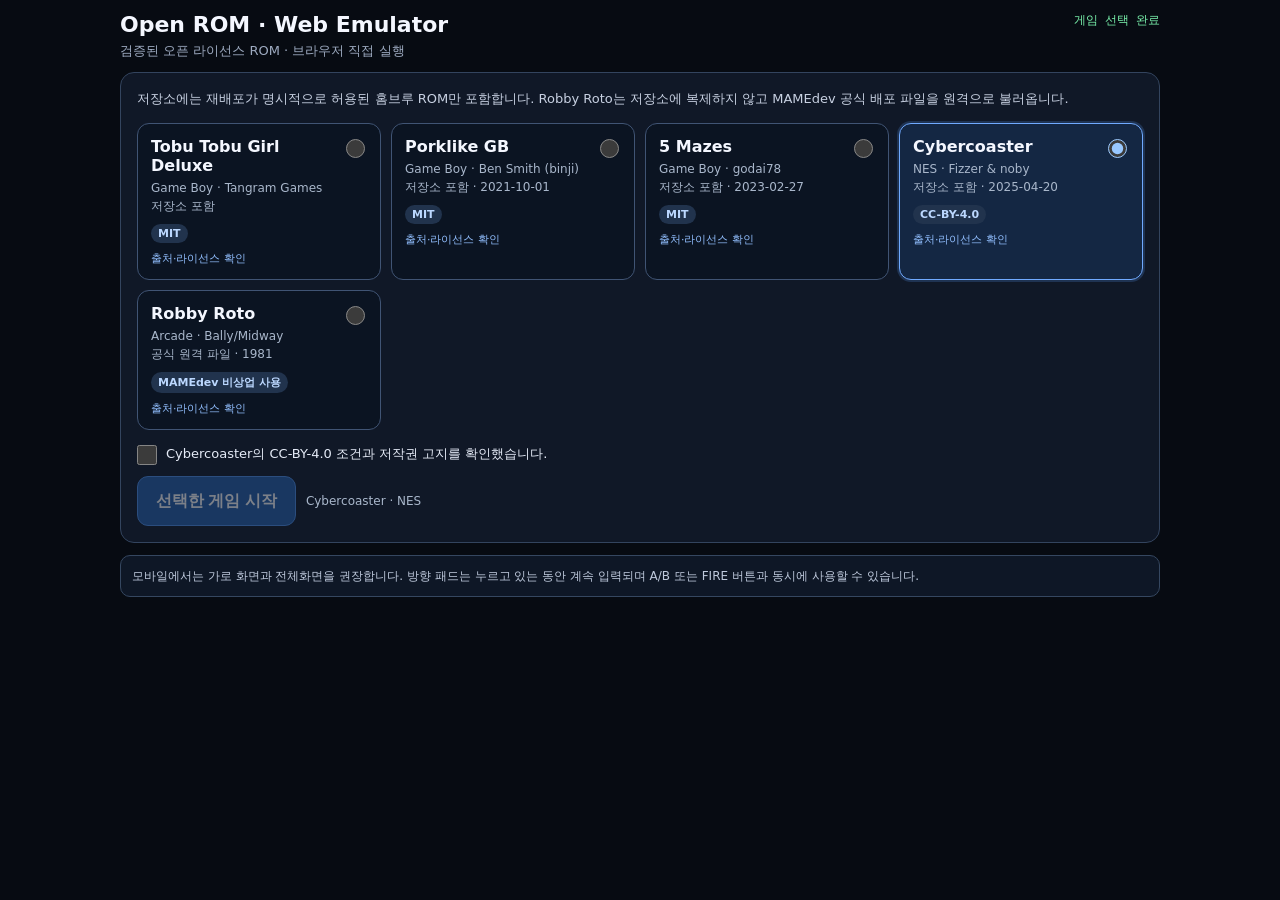
==== site/index.html @ 412b5217 "feat: add selectable verified ROM catalog" ====
<!doctype html>
<html lang="ko">
<head>
<meta charset="utf-8">
<meta name="viewport" content="width=device-width,initial-scale=1,maximum-scale=1,user-scalable=no,viewport-fit=cover">
<meta name="theme-color" content="#070b12">
<title>Open ROM · Web Emulator</title>
<style>
:root{color-scheme:dark;font-family:system-ui,-apple-system,BlinkMacSystemFont,"Segoe UI",sans-serif;background:#070b12;color:#f4f7ff}
*{box-sizing:border-box}
html,body{margin:0;min-height:100%;background:#070b12}
body{padding:max(12px,env(safe-area-inset-top)) max(12px,env(safe-area-inset-right)) max(14px,env(safe-area-inset-bottom)) max(12px,env(safe-area-inset-left));overscroll-behavior:none}
main{width:min(100%,1040px);margin:auto}
header{display:flex;justify-content:space-between;align-items:flex-start;gap:14px;margin-bottom:12px}
h1{margin:0;font-size:22px;line-height:1.15}header p{margin:5px 0 0;color:#9eabc1;font-size:13px}
#status{max-width:42%;font:12px/1.35 ui-monospace,SFMono-Regular,Consolas,monospace;color:#78efaa;text-align:right}
#preflight{padding:16px;border:1px solid #33445e;border-radius:14px;background:#101827}
.intro{margin:0 0 14px;font-size:13px;line-height:1.55;color:#c8d1e2}
#catalog{display:grid;grid-template-columns:repeat(auto-fit,minmax(210px,1fr));gap:10px}
.game-card{display:block;position:relative;padding:13px;border:1px solid #405474;border-radius:12px;background:#0b1422;cursor:pointer;min-height:132px}
.game-card:has(input:checked){border-color:#70aaff;background:#142743;box-shadow:0 0 0 2px rgba(84,145,235,.22)}
.game-card input{position:absolute;top:12px;right:12px;width:19px;height:19px}
.game-title{display:block;padding-right:30px;font-size:16px;font-weight:850}
.game-meta{display:block;margin-top:5px;color:#a9b7cb;font-size:12px;line-height:1.45}
.game-license{display:inline-block;margin-top:9px;padding:3px 7px;border-radius:999px;background:#21334d;color:#bcd8ff;font-size:11px;font-weight:750}
.game-source{display:block;margin-top:8px;color:#92bfff;font-size:11px;text-decoration:none;width:max-content;max-width:100%}
.game-source:hover{text-decoration:underline}
.agree{display:flex;align-items:flex-start;gap:9px;margin:15px 0 11px;font-size:13px;line-height:1.45;color:#e5ebf7}.agree input{width:20px;height:20px;margin:0;flex:none}
.actions{display:flex;flex-wrap:wrap;align-items:center;gap:10px}
button{min-height:50px;padding:11px 18px;border:1px solid #4c8ee8;border-radius:11px;background:#245da8;color:#fff;font-size:16px;font-weight:800;touch-action:manipulation;-webkit-tap-highlight-color:transparent}
button:disabled{opacity:.45}
#selection{color:#a9b7cb;font-size:12px}
#game-shell{margin-top:12px;padding:7px;border:1px solid #34445e;border-radius:14px;background:#000;overflow:hidden}
#game{width:100%;height:min(82dvh,800px);min-height:520px;background:#000;overflow:hidden;touch-action:none}
#game canvas{image-rendering:pixelated}
.notice{margin-top:12px;padding:11px;border:1px solid #354760;border-radius:10px;background:#0e1726;font-size:12px;line-height:1.5;color:#bec9dc}
#error{white-space:pre-wrap;color:#ff9b9b;font:12px/1.45 ui-monospace,SFMono-Regular,Consolas,monospace}
body.running #preflight{display:none}
@media(max-width:600px) and (orientation:portrait){#game{height:78dvh;min-height:560px}.notice{font-size:11px}#catalog{grid-template-columns:1fr 1fr}.game-card{min-height:145px;padding:11px}.game-title{font-size:14px}}
@media(max-width:420px){#catalog{grid-template-columns:1fr}}
@media(orientation:landscape) and (max-height:700px){body{padding:4px}main{width:100%}header{position:absolute;z-index:3;left:12px;right:12px;pointer-events:none;text-shadow:0 1px 3px #000}header p{display:none}h1{font-size:15px}#status{font-size:10px}#game-shell{margin:0;padding:0;border:0;border-radius:0}#game{height:calc(100dvh - 8px);min-height:0}.notice{display:none}}
</style>
</head>
<body>
<main>
  <header>
    <div>
      <h1>Open ROM · Web Emulator</h1>
      <p>검증된 오픈 라이선스 ROM · 브라우저 직접 실행</p>
    </div>
    <div id="status" role="status">카탈로그 불러오는 중…</div>
  </header>

  <section id="preflight">
    <p class="intro">
      저장소에는 재배포가 명시적으로 허용된 홈브루 ROM만 포함합니다.
      Robby Roto는 저장소에 복제하지 않고 MAMEdev 공식 배포 파일을 원격으로 불러옵니다.
    </p>
    <div id="catalog" role="radiogroup" aria-label="실행할 게임 선택"></div>
    <label class="agree">
      <input id="agree" type="checkbox">
      <span id="agree-text">선택한 게임의 라이선스와 저작권 고지를 확인했습니다.</span>
    </label>
    <div class="actions">
      <button id="launch" type="button" disabled>선택한 게임 시작</button>
      <span id="selection"></span>
    </div>
  </section>

  <section id="game-shell" hidden aria-label="게임 에뮬레이터">
    <div id="game"></div>
  </section>

  <aside class="notice">
    모바일에서는 가로 화면과 전체화면을 권장합니다. 방향 패드는 누르고 있는 동안 계속 입력되며 A/B 또는 FIRE 버튼과 동시에 사용할 수 있습니다.
  </aside>
  <pre id="error" aria-live="polite"></pre>
</main>

<script>
"use strict";
(() => {
  const ROBBY = {
    id: "robby",
    title: "Robby Roto",
    platform: "Arcade",
    core: "mame2003_plus",
    url: "https://raw.githubusercontent.com/mamedev/www.mamedev.org/e27034c7eb14717f287a789ffde35593a4c162f6/roms/robby/robby.zip",
    license: "MAMEdev 비상업 사용",
    developer: "Bally/Midway",
    release_date: "1981",
    source_page: "https://www.mamedev.org/roms/robby/",
    hosted: false,
    control_profile: "arcade"
  };

  const catalogNode = document.querySelector("#catalog");
  const agree = document.querySelector("#agree");
  const agreeText = document.querySelector("#agree-text");
  const launch = document.querySelector("#launch");
  const shell = document.querySelector("#game-shell");
  const status = document.querySelector("#status");
  const selection = document.querySelector("#selection");
  const error = document.querySelector("#error");

  let games = [ROBBY];
  let selected = null;
  let loading = false;

  function fail(reason) {
    console.error(reason);
    status.textContent = "실행 실패";
    error.textContent = reason?.stack || String(reason);
    launch.disabled = !agree.checked || !selected;
    loading = false;
  }

  function escapeText(value) {
    return String(value ?? "").replace(/[&<>\"']/g, character => ({
      "&": "&amp;", "<": "&lt;", ">": "&gt;", "\"": "&quot;", "'": "&#39;"
    })[character]);
  }

  function renderCatalog() {
    catalogNode.innerHTML = games.map(game => {
      const source = game.source_page
        ? `<a class="game-source" href="${escapeText(game.source_page)}" target="_blank" rel="noopener">출처·라이선스 확인</a>`
        : "";
      const hosted = game.hosted === false ? "공식 원격 파일" : "저장소 포함";
      return `<label class="game-card">
        <input type="radio" name="game" value="${escapeText(game.id)}">
        <span class="game-title">${escapeText(game.title)}</span>
        <span class="game-meta">${escapeText(game.platform)} · ${escapeText(game.developer)}<br>${hosted}${game.release_date ? ` · ${escapeText(game.release_date)}` : ""}</span>
        <span class="game-license">${escapeText(game.license)}</span>
        ${source}
      </label>`;
    }).join("");

    catalogNode.querySelectorAll('input[name="game"]').forEach(input => {
      input.addEventListener("change", () => selectGame(input.value));
    });

    const requested = new URLSearchParams(location.search).get("game");
    const preferred = games.find(game => game.id === requested)
      || games.find(game => game.id === "cybercoaster")
      || games[0];
    const input = catalogNode.querySelector(`input[value="${CSS.escape(preferred.id)}"]`);
    if (input) {
      input.checked = true;
      selectGame(preferred.id);
    }
  }

  function selectGame(id) {
    selected = games.find(game => game.id === id) || null;
    agree.checked = false;
    launch.disabled = true;
    error.textContent = "";
    if (!selected) return;
    agreeText.textContent = `${selected.title}의 ${selected.license} 조건과 저작권 고지를 확인했습니다.`;
    selection.textContent = `${selected.title} · ${selected.platform}`;
    status.textContent = "게임 선택 완료";
  }

  agree.addEventListener("change", () => {
    launch.disabled = !agree.checked || loading || !selected;
  });

  function forceVirtualGamepad() {
    const emulator = window.EJS_emulator;
    if (!emulator || !matchMedia("(pointer: coarse)").matches) return false;
    emulator.touch = true;
    try { emulator.changeSettingOption?.("virtual-gamepad", "enabled", true); }
    catch (reason) { console.warn("virtual-gamepad setting", reason); }
    try { emulator.toggleVirtualGamepad?.(true); }
    catch (reason) { console.warn("virtual-gamepad toggle", reason); }
    return true;
  }

  function gamepadSettings(game) {
    const commonDpad = { type: "dpad", location: "left", left: "50%", right: "50%", joystickInput: false, inputValues: [4, 5, 6, 7] };
    if (game.control_profile === "arcade") {
      return [
        commonDpad,
        { type: "button", text: "FIRE", id: "fire-b", location: "right", left: 24, top: 26, bold: true, fontSize: 18, input_value: 0 },
        { type: "button", text: "FIRE 2", id: "fire-a", location: "right", left: 102, top: 84, bold: true, fontSize: 15, input_value: 8 },
        { type: "button", text: "COIN", id: "coin", location: "center", left: -92, fontSize: 14, block: true, input_value: 2 },
        { type: "button", text: "START", id: "start-game", location: "center", left: 5, fontSize: 14, block: true, input_value: 3 }
      ];
    }
    return [
      commonDpad,
      { type: "button", text: "B", id: "button-b", location: "right", left: 24, top: 40, bold: true, fontSize: 20, input_value: 0 },
      { type: "button", text: "A", id: "button-a", location: "right", left: 105, top: 92, bold: true, fontSize: 20, input_value: 8 },
      { type: "button", text: "SELECT", id: "select-game", location: "center", left: -98, fontSize: 12, block: true, input_value: 2 },
      { type: "button", text: "START", id: "start-game", location: "center", left: 8, fontSize: 13, block: true, input_value: 3 }
    ];
  }

  function startSelectedGame() {
    if (loading || !agree.checked || !selected) return;
    loading = true;
    launch.disabled = true;
    status.textContent = `${selected.title} 코어 로딩 중…`;
    error.textContent = "";
    shell.hidden = false;
    document.body.classList.add("running");

    window.EJS_player = "#game";
    window.EJS_core = selected.core;
    window.EJS_gameName = selected.id === "robby" ? "robby" : selected.title;
    window.EJS_gameUrl = selected.url;
    window.EJS_pathtodata = "https://cdn.emulatorjs.org/4.2.3/data/";
    window.EJS_startOnLoaded = true;
    window.EJS_fullscreenOnLoaded = false;
    window.EJS_controlScheme = selected.control_profile === "arcade" ? "mame" : undefined;
    window.EJS_gameID = selected.id;
    window.EJS_backgroundColor = "#000";
    window.EJS_disableAutoLang = true;
    window.EJS_language = "en-US";
    window.EJS_askBeforeExit = false;
    window.EJS_noAutoFocus = false;
    window.EJS_AdUrl = "";
    if (matchMedia("(pointer: coarse)").matches) window.EJS_browserMode = "mobile";
    window.EJS_VirtualGamepadSettings = gamepadSettings(selected);

    window.EJS_Buttons = {
      playPause: true, restart: true, mute: true, settings: true, fullscreen: true,
      saveState: false, loadState: false, screenRecord: false, gamepad: true,
      cheat: false, volume: true, saveSavFiles: false, loadSavFiles: false,
      quickSave: false, quickLoad: false, screenshot: true, cacheManager: false,
      exitEmulation: false
    };

    window.EJS_ready = () => {
      forceVirtualGamepad();
      status.textContent = "코어 준비 완료";
    };
    window.EJS_onGameStart = () => {
      loading = false;
      forceVirtualGamepad();
      setTimeout(forceVirtualGamepad, 250);
      setTimeout(forceVirtualGamepad, 1000);
      status.textContent = `${selected.title} 실행 중`;
      window.webEmulatorDiagnostics = {
        ready: true,
        id: selected.id,
        core: selected.core,
        hosted: selected.hosted !== false,
        hasEmulator: Boolean(window.EJS_emulator)
      };
    };

    const loader = document.createElement("script");
    loader.src = "https://cdn.emulatorjs.org/4.2.3/data/loader.js";
    loader.async = true;
    loader.onerror = () => fail(new Error("EmulatorJS 로더를 가져오지 못했습니다."));
    document.body.appendChild(loader);
  }

  window.addEventListener("error", event => {
    const message = String(event.error?.message || event.message || "");
    if (/Wake Lock permission request denied/i.test(message)) return;
    if (loading) fail(event.error || event.message);
  });

  launch.addEventListener("click", startSelectedGame);

  (async () => {
    try {
      const response = await fetch("./roms/manifest.json", { cache: "no-store" });
      if (!response.ok) throw new Error(`ROM 카탈로그 HTTP ${response.status}`);
      const manifest = await response.json();
      const hostedGames = manifest.games.map(game => ({ ...game, hosted: true, control_profile: "console" }));
      games = [...hostedGames, ROBBY];
      status.textContent = `${hostedGames.length}개 오픈 ROM 준비 완료`;
    } catch (reason) {
      console.warn(reason);
      status.textContent = "오픈 ROM 목록 실패 · Robby Roto만 사용 가능";
      games = [ROBBY];
    }
    renderCatalog();
  })();
})();
</script>
</body>
</html>
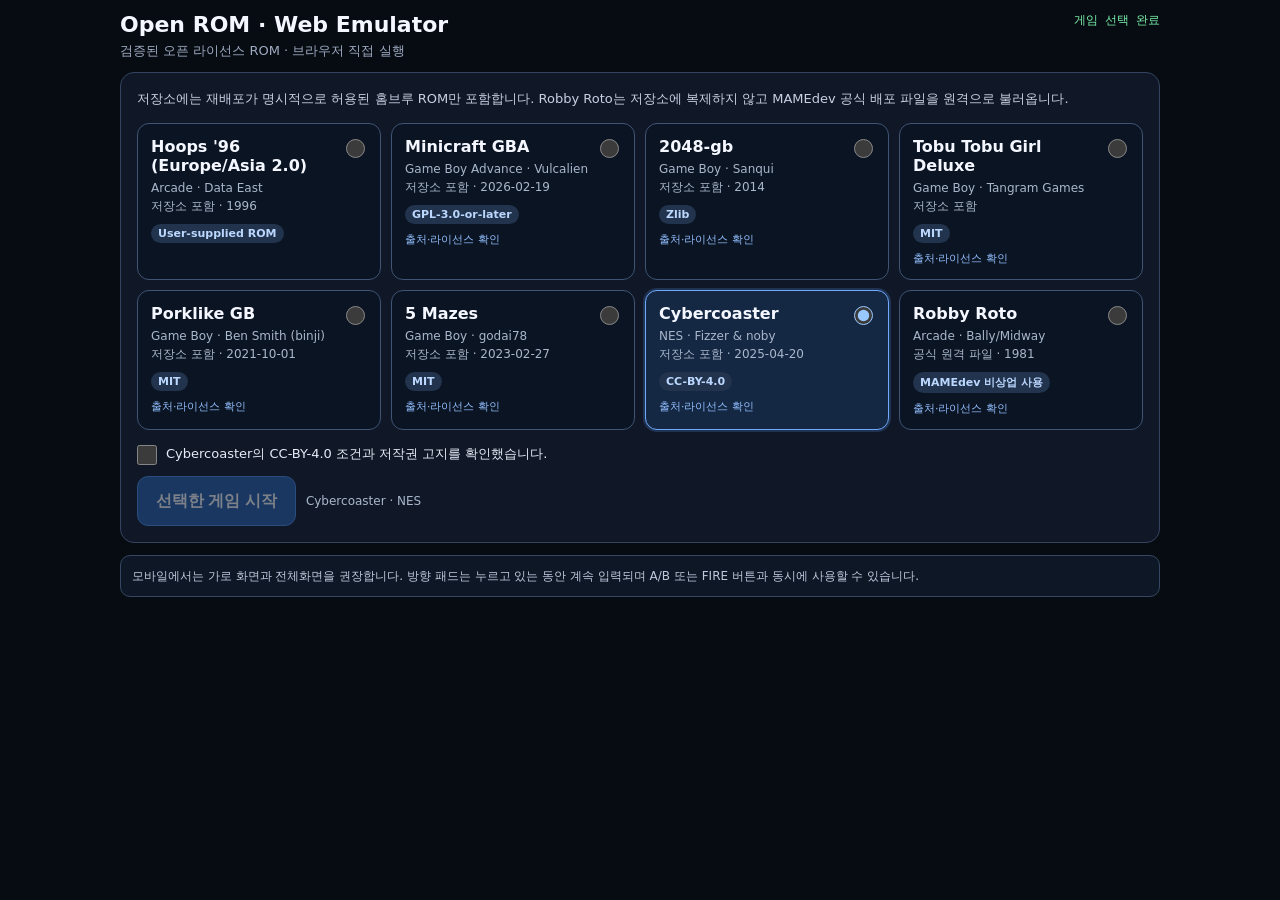
==== commit 26a5c799: "fix: use catalog ROM shortname and control profile" ====
--- a/site/index.html
+++ b/site/index.html
@@ -208,7 +208,7 @@
 
     window.EJS_player = "#game";
     window.EJS_core = selected.core;
-    window.EJS_gameName = selected.id === "robby" ? "robby" : selected.title;
+    window.EJS_gameName = selected.rom_name || (selected.id === "robby" ? "robby" : selected.title);
     window.EJS_gameUrl = selected.url;
     window.EJS_pathtodata = "https://cdn.emulatorjs.org/4.2.3/data/";
     window.EJS_startOnLoaded = true;
@@ -271,7 +271,11 @@
       const response = await fetch("./roms/manifest.json", { cache: "no-store" });
       if (!response.ok) throw new Error(`ROM 카탈로그 HTTP ${response.status}`);
       const manifest = await response.json();
-      const hostedGames = manifest.games.map(game => ({ ...game, hosted: true, control_profile: "console" }));
+      const hostedGames = manifest.games.map(game => ({
+  ...game,
+  hosted: true,
+  control_profile: game.control_profile || (game.core === "mame2003_plus" ? "arcade" : "console")
+}));
       games = [...hostedGames, ROBBY];
       status.textContent = `${hostedGames.length}개 오픈 ROM 준비 완료`;
     } catch (reason) {
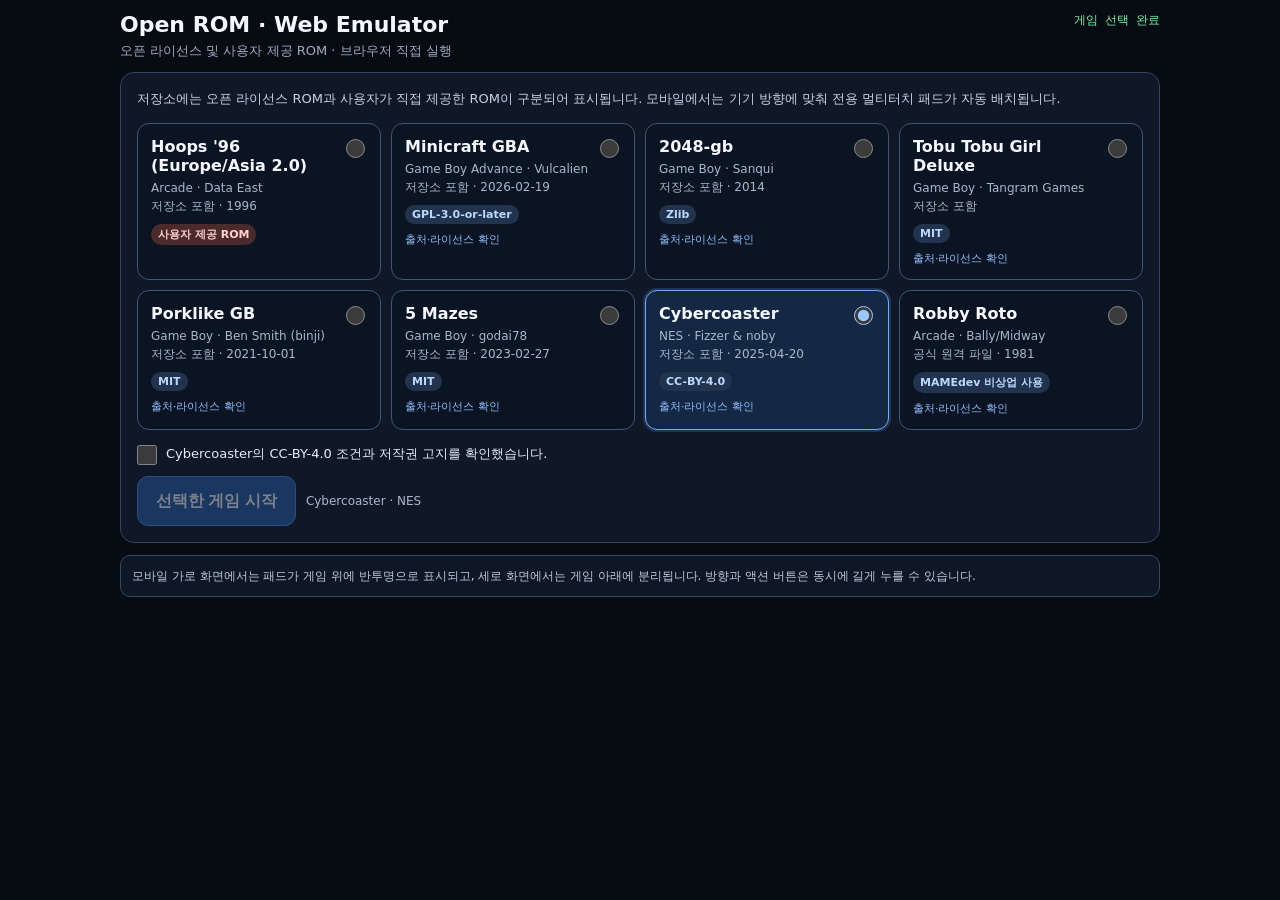
==== commit 61c7e6ba: "feat: add adaptive mobile arcade controls and test switch" ====
--- a/site/index.html
+++ b/site/index.html
@@ -13,7 +13,7 @@
 main{width:min(100%,1040px);margin:auto}
 header{display:flex;justify-content:space-between;align-items:flex-start;gap:14px;margin-bottom:12px}
 h1{margin:0;font-size:22px;line-height:1.15}header p{margin:5px 0 0;color:#9eabc1;font-size:13px}
-#status{max-width:42%;font:12px/1.35 ui-monospace,SFMono-Regular,Consolas,monospace;color:#78efaa;text-align:right}
+#status{max-width:45%;font:12px/1.35 ui-monospace,SFMono-Regular,Consolas,monospace;color:#78efaa;text-align:right}
 #preflight{padding:16px;border:1px solid #33445e;border-radius:14px;background:#101827}
 .intro{margin:0 0 14px;font-size:13px;line-height:1.55;color:#c8d1e2}
 #catalog{display:grid;grid-template-columns:repeat(auto-fit,minmax(210px,1fr));gap:10px}
@@ -23,6 +23,7 @@
 .game-title{display:block;padding-right:30px;font-size:16px;font-weight:850}
 .game-meta{display:block;margin-top:5px;color:#a9b7cb;font-size:12px;line-height:1.45}
 .game-license{display:inline-block;margin-top:9px;padding:3px 7px;border-radius:999px;background:#21334d;color:#bcd8ff;font-size:11px;font-weight:750}
+.game-license.user{background:#4a2a2a;color:#ffd1d1}
 .game-source{display:block;margin-top:8px;color:#92bfff;font-size:11px;text-decoration:none;width:max-content;max-width:100%}
 .game-source:hover{text-decoration:underline}
 .agree{display:flex;align-items:flex-start;gap:9px;margin:15px 0 11px;font-size:13px;line-height:1.45;color:#e5ebf7}.agree input{width:20px;height:20px;margin:0;flex:none}
@@ -30,15 +31,67 @@
 button{min-height:50px;padding:11px 18px;border:1px solid #4c8ee8;border-radius:11px;background:#245da8;color:#fff;font-size:16px;font-weight:800;touch-action:manipulation;-webkit-tap-highlight-color:transparent}
 button:disabled{opacity:.45}
 #selection{color:#a9b7cb;font-size:12px}
-#game-shell{margin-top:12px;padding:7px;border:1px solid #34445e;border-radius:14px;background:#000;overflow:hidden}
+#game-shell{position:relative;margin-top:12px;padding:7px;border:1px solid #34445e;border-radius:14px;background:#000;overflow:hidden}
 #game{width:100%;height:min(82dvh,800px);min-height:520px;background:#000;overflow:hidden;touch-action:none}
 #game canvas{image-rendering:pixelated}
 .notice{margin-top:12px;padding:11px;border:1px solid #354760;border-radius:10px;background:#0e1726;font-size:12px;line-height:1.5;color:#bec9dc}
 #error{white-space:pre-wrap;color:#ff9b9b;font:12px/1.45 ui-monospace,SFMono-Regular,Consolas,monospace}
 body.running #preflight{display:none}
-@media(max-width:600px) and (orientation:portrait){#game{height:78dvh;min-height:560px}.notice{font-size:11px}#catalog{grid-template-columns:1fr 1fr}.game-card{min-height:145px;padding:11px}.game-title{font-size:14px}}
+
+#touch-controls{display:none;touch-action:none;user-select:none;-webkit-user-select:none;-webkit-touch-callout:none}
+body.touch-ui #touch-controls{display:block}
+.touch-layout{display:grid;grid-template-columns:minmax(0,1fr) auto minmax(0,1fr);align-items:end;gap:12px}
+.dpad{display:grid;grid-template-columns:repeat(3,1fr);grid-template-rows:repeat(3,1fr);aspect-ratio:1;width:min(42vw,205px);gap:4px}
+.pad-key{display:flex;align-items:center;justify-content:center;min-width:0;min-height:0;padding:0;border:1px solid rgba(197,216,247,.42);background:rgba(18,31,51,.78);color:#fff;box-shadow:none;touch-action:none}
+.pad-key.is-pressed{background:rgba(73,137,224,.92);transform:scale(.96)}
+.dpad .pad-key{border-radius:14px;font-size:clamp(20px,6vw,31px)}
+.dpad-center{border:0;background:rgba(17,28,45,.45);pointer-events:none}
+.action-pad{display:grid;align-items:center;justify-items:center;gap:8px;width:min(42vw,220px)}
+.action-pad.arcade{grid-template-columns:repeat(2,1fr);grid-template-rows:repeat(2,1fr)}
+.action-pad.console{grid-template-columns:repeat(2,1fr);grid-template-rows:auto auto}
+.action-pad .pad-key{width:clamp(64px,17vw,86px);height:clamp(64px,17vw,86px);border-radius:50%;font-size:18px}
+.action-pad .action-1{grid-column:1;grid-row:2}
+.action-pad .action-2{grid-column:2;grid-row:1}
+.action-pad .action-3{grid-column:2;grid-row:2}
+.action-pad .shoulder{width:100%;height:46px;border-radius:15px;font-size:14px}
+.system-pad{display:flex;flex-direction:column;align-items:center;gap:7px;padding-bottom:3px}
+.system-pad .pad-key{width:76px;height:42px;border-radius:999px;font-size:12px;letter-spacing:.02em}
+.system-pad .test-key{border-color:rgba(255,190,106,.68);background:rgba(99,58,18,.8)}
+.control-hint{display:block;font-size:9px;font-weight:600;opacity:.7}
+
+@media(max-width:600px) and (orientation:portrait){
+  body.running{padding:0}
+  body.running main{width:100%}
+  body.running header{padding:max(8px,env(safe-area-inset-top)) 10px 0;margin:0;position:relative;z-index:3;background:#070b12}
+  body.running header p{display:none}
+  body.running h1{font-size:15px}
+  body.running #status{font-size:10px}
+  #catalog{grid-template-columns:1fr 1fr}.game-card{min-height:145px;padding:11px}.game-title{font-size:14px}
+  body.touch-ui #game-shell{display:grid;grid-template-rows:minmax(300px,56dvh) auto;margin:6px 0 0;padding:0;border:0;border-radius:0;overflow:visible}
+  body.touch-ui #game{height:56dvh;min-height:300px}
+  body.touch-ui #touch-controls{position:relative;padding:12px max(10px,env(safe-area-inset-right)) max(14px,env(safe-area-inset-bottom)) max(10px,env(safe-area-inset-left));background:#0b1320;border-top:1px solid #2f405b}
+  body.touch-ui .touch-layout{min-height:260px}
+  .notice{font-size:11px;margin:0;border-radius:0}
+}
 @media(max-width:420px){#catalog{grid-template-columns:1fr}}
-@media(orientation:landscape) and (max-height:700px){body{padding:4px}main{width:100%}header{position:absolute;z-index:3;left:12px;right:12px;pointer-events:none;text-shadow:0 1px 3px #000}header p{display:none}h1{font-size:15px}#status{font-size:10px}#game-shell{margin:0;padding:0;border:0;border-radius:0}#game{height:calc(100dvh - 8px);min-height:0}.notice{display:none}}
+@media(orientation:landscape) and (max-height:700px){
+  body{padding:4px}
+  main{width:100%}
+  header{position:absolute;z-index:40;left:12px;right:12px;pointer-events:none;text-shadow:0 1px 3px #000}
+  header p{display:none}h1{font-size:15px}#status{font-size:10px}
+  #game-shell{margin:0;padding:0;border:0;border-radius:0;height:calc(100dvh - 8px)}
+  #game{height:100%;min-height:0}
+  .notice{display:none}
+  body.touch-ui #touch-controls{position:absolute;z-index:30;inset:0;pointer-events:none}
+  body.touch-ui .touch-layout{position:absolute;inset:0;grid-template-columns:minmax(155px,29vw) 1fr minmax(175px,31vw);align-items:end;padding:max(50px,env(safe-area-inset-top)) max(12px,env(safe-area-inset-right)) max(9px,env(safe-area-inset-bottom)) max(12px,env(safe-area-inset-left))}
+  body.touch-ui #touch-controls .pad-key{pointer-events:auto}
+  .dpad{width:min(29vw,43vh,190px)}
+  .action-pad{width:min(31vw,46vh,210px);justify-self:end}
+  .action-pad .pad-key{width:clamp(58px,15vh,82px);height:clamp(58px,15vh,82px)}
+  .system-pad{align-self:end;padding-bottom:2px}
+  .system-pad .pad-key{width:70px;height:36px;min-height:36px}
+}
+@media(pointer:fine){#touch-controls{display:none!important}}
 </style>
 </head>
 <body>
@@ -46,20 +99,20 @@
   <header>
     <div>
       <h1>Open ROM · Web Emulator</h1>
-      <p>검증된 오픈 라이선스 ROM · 브라우저 직접 실행</p>
+      <p>오픈 라이선스 및 사용자 제공 ROM · 브라우저 직접 실행</p>
     </div>
     <div id="status" role="status">카탈로그 불러오는 중…</div>
   </header>
 
   <section id="preflight">
     <p class="intro">
-      저장소에는 재배포가 명시적으로 허용된 홈브루 ROM만 포함합니다.
-      Robby Roto는 저장소에 복제하지 않고 MAMEdev 공식 배포 파일을 원격으로 불러옵니다.
+      저장소에는 오픈 라이선스 ROM과 사용자가 직접 제공한 ROM이 구분되어 표시됩니다.
+      모바일에서는 기기 방향에 맞춰 전용 멀티터치 패드가 자동 배치됩니다.
     </p>
     <div id="catalog" role="radiogroup" aria-label="실행할 게임 선택"></div>
     <label class="agree">
       <input id="agree" type="checkbox">
-      <span id="agree-text">선택한 게임의 라이선스와 저작권 고지를 확인했습니다.</span>
+      <span id="agree-text">선택한 게임의 라이선스와 이용 조건을 확인했습니다.</span>
     </label>
     <div class="actions">
       <button id="launch" type="button" disabled>선택한 게임 시작</button>
@@ -69,10 +122,17 @@
 
   <section id="game-shell" hidden aria-label="게임 에뮬레이터">
     <div id="game"></div>
+    <section id="touch-controls" aria-label="모바일 게임 컨트롤러">
+      <div class="touch-layout">
+        <div id="dpad" class="dpad" aria-label="8방향 패드"></div>
+        <div id="system-pad" class="system-pad" aria-label="시스템 버튼"></div>
+        <div id="action-pad" class="action-pad" aria-label="액션 버튼"></div>
+      </div>
+    </section>
   </section>
 
   <aside class="notice">
-    모바일에서는 가로 화면과 전체화면을 권장합니다. 방향 패드는 누르고 있는 동안 계속 입력되며 A/B 또는 FIRE 버튼과 동시에 사용할 수 있습니다.
+    모바일 가로 화면에서는 패드가 게임 위에 반투명으로 표시되고, 세로 화면에서는 게임 아래에 분리됩니다. 방향과 액션 버튼은 동시에 길게 누를 수 있습니다.
   </aside>
   <pre id="error" aria-live="polite"></pre>
 </main>
@@ -102,10 +162,24 @@
   const status = document.querySelector("#status");
   const selection = document.querySelector("#selection");
   const error = document.querySelector("#error");
+  const touchControls = document.querySelector("#touch-controls");
+  const dpad = document.querySelector("#dpad");
+  const systemPad = document.querySelector("#system-pad");
+  const actionPad = document.querySelector("#action-pad");
 
   let games = [ROBBY];
   let selected = null;
   let loading = false;
+  const inputRefs = new Map();
+  const pointerStates = new Map();
+  const inputEvents = [];
+
+  window.touchControlDiagnostics = {
+    visible: false,
+    profile: null,
+    serviceEvents: 0,
+    events: inputEvents
+  };
 
   function fail(reason) {
     console.error(reason);
@@ -127,11 +201,13 @@
         ? `<a class="game-source" href="${escapeText(game.source_page)}" target="_blank" rel="noopener">출처·라이선스 확인</a>`
         : "";
       const hosted = game.hosted === false ? "공식 원격 파일" : "저장소 포함";
+      const licenseClass = game.user_supplied ? "game-license user" : "game-license";
+      const licenseText = game.user_supplied ? "사용자 제공 ROM" : game.license;
       return `<label class="game-card">
         <input type="radio" name="game" value="${escapeText(game.id)}">
         <span class="game-title">${escapeText(game.title)}</span>
         <span class="game-meta">${escapeText(game.platform)} · ${escapeText(game.developer)}<br>${hosted}${game.release_date ? ` · ${escapeText(game.release_date)}` : ""}</span>
-        <span class="game-license">${escapeText(game.license)}</span>
+        <span class="${licenseClass}">${escapeText(licenseText)}</span>
         ${source}
       </label>`;
     }).join("");
@@ -157,7 +233,9 @@
     launch.disabled = true;
     error.textContent = "";
     if (!selected) return;
-    agreeText.textContent = `${selected.title}의 ${selected.license} 조건과 저작권 고지를 확인했습니다.`;
+    agreeText.textContent = selected.user_supplied
+      ? `${selected.title} ROM을 직접 제공했으며 사용할 권한이 있음을 확인합니다.`
+      : `${selected.title}의 ${selected.license} 조건과 저작권 고지를 확인했습니다.`;
     selection.textContent = `${selected.title} · ${selected.platform}`;
     status.textContent = "게임 선택 완료";
   }
@@ -166,35 +244,184 @@
     launch.disabled = !agree.checked || loading || !selected;
   });
 
-  function forceVirtualGamepad() {
+  function isTouchEnvironment() {
+    const params = new URLSearchParams(location.search);
+    return params.get("touch") === "1" || navigator.maxTouchPoints > 0 || matchMedia("(pointer: coarse)").matches;
+  }
+
+  function inputButton({ id, label, hint = "", inputs = [], key = "", className = "" }) {
+    const button = document.createElement("button");
+    button.type = "button";
+    button.id = id;
+    button.className = `pad-key ${className}`.trim();
+    button.dataset.inputs = inputs.join(",");
+    if (key) button.dataset.key = key;
+    button.setAttribute("aria-label", hint ? `${label} ${hint}` : label);
+    button.innerHTML = `<span>${escapeText(label)}${hint ? `<span class="control-hint">${escapeText(hint)}</span>` : ""}</span>`;
+    return button;
+  }
+
+  function buildDpad() {
+    const directions = [
+      ["↖", [4, 6], "왼쪽 위"], ["↑", [4], "위"], ["↗", [4, 7], "오른쪽 위"],
+      ["←", [6], "왼쪽"], ["", [], ""], ["→", [7], "오른쪽"],
+      ["↙", [5, 6], "왼쪽 아래"], ["↓", [5], "아래"], ["↘", [5, 7], "오른쪽 아래"]
+    ];
+    dpad.replaceChildren(...directions.map(([label, inputs, hint], index) => {
+      if (!inputs.length) {
+        const center = document.createElement("span");
+        center.className = "dpad-center";
+        return center;
+      }
+      return inputButton({ id: `touch-dir-${index}`, label, hint, inputs, className: "direction-key" });
+    }));
+  }
+
+  function buildTouchControls(game) {
+    buildDpad();
+    systemPad.replaceChildren();
+    actionPad.replaceChildren();
+    const arcade = game.control_profile === "arcade";
+    actionPad.className = `action-pad ${arcade ? "arcade" : "console"}`;
+
+    if (arcade) {
+      actionPad.append(
+        inputButton({ id: "touch-b1", label: "B1", hint: "버튼 1", inputs: [0], className: "action-1" }),
+        inputButton({ id: "touch-b2", label: "B2", hint: "버튼 2", inputs: [8], className: "action-2" }),
+        inputButton({ id: "touch-b3", label: "B3", hint: "버튼 3", inputs: [1], className: "action-3" })
+      );
+      systemPad.append(
+        inputButton({ id: "touch-test", label: "TEST", hint: "초기 설정", key: "F2", className: "test-key" }),
+        inputButton({ id: "touch-coin", label: "COIN", inputs: [2] }),
+        inputButton({ id: "touch-start", label: "START", inputs: [3] })
+      );
+    } else {
+      if (game.core === "mgba") {
+        actionPad.append(
+          inputButton({ id: "touch-l", label: "L", inputs: [10], className: "shoulder" }),
+          inputButton({ id: "touch-r", label: "R", inputs: [11], className: "shoulder" })
+        );
+      }
+      actionPad.append(
+        inputButton({ id: "touch-b", label: "B", inputs: [0], className: "action-1" }),
+        inputButton({ id: "touch-a", label: "A", inputs: [8], className: "action-2" })
+      );
+      systemPad.append(
+        inputButton({ id: "touch-select", label: "SELECT", inputs: [2] }),
+        inputButton({ id: "touch-start", label: "START", inputs: [3] })
+      );
+    }
+
+    const visible = isTouchEnvironment();
+    document.body.classList.toggle("touch-ui", visible);
+    touchControls.hidden = !visible;
+    window.touchControlDiagnostics.visible = visible;
+    window.touchControlDiagnostics.profile = arcade ? "arcade" : "console";
+  }
+
+  function simulateInput(index, value) {
+    const manager = window.EJS_emulator?.gameManager;
+    if (!manager?.simulateInput) return false;
+    manager.simulateInput(0, index, value);
+    inputEvents.push({ index, value, at: Date.now() });
+    if (inputEvents.length > 80) inputEvents.splice(0, inputEvents.length - 80);
+    return true;
+  }
+
+  function holdInputs(pointerId, button, indexes) {
+    releasePointer(pointerId);
+    for (const index of indexes) {
+      const count = inputRefs.get(index) || 0;
+      inputRefs.set(index, count + 1);
+      if (count === 0) simulateInput(index, 1);
+    }
+    pointerStates.set(pointerId, { button, indexes });
+    button.classList.add("is-pressed");
+  }
+
+  function releasePointer(pointerId) {
+    const state = pointerStates.get(pointerId);
+    if (!state) return;
+    for (const index of state.indexes) {
+      const next = Math.max(0, (inputRefs.get(index) || 1) - 1);
+      if (next === 0) {
+        inputRefs.delete(index);
+        simulateInput(index, 0);
+      } else {
+        inputRefs.set(index, next);
+      }
+    }
+    state.button.classList.remove("is-pressed");
+    pointerStates.delete(pointerId);
+  }
+
+  function releaseAllInputs() {
+    for (const pointerId of [...pointerStates.keys()]) releasePointer(pointerId);
+    for (const index of [...inputRefs.keys()]) simulateInput(index, 0);
+    inputRefs.clear();
+    touchControls.querySelectorAll(".is-pressed").forEach(button => button.classList.remove("is-pressed"));
+  }
+
+  function createKeyboardEvent(type, key, code, keyCode) {
+    const event = new KeyboardEvent(type, { key, code, bubbles: true, cancelable: true });
+    try {
+      Object.defineProperties(event, {
+        keyCode: { get: () => keyCode },
+        which: { get: () => keyCode }
+      });
+    } catch {}
+    return event;
+  }
+
+  function sendServiceSwitch() {
     const emulator = window.EJS_emulator;
-    if (!emulator || !matchMedia("(pointer: coarse)").matches) return false;
-    emulator.touch = true;
-    try { emulator.changeSettingOption?.("virtual-gamepad", "enabled", true); }
-    catch (reason) { console.warn("virtual-gamepad setting", reason); }
-    try { emulator.toggleVirtualGamepad?.(true); }
-    catch (reason) { console.warn("virtual-gamepad toggle", reason); }
-    return true;
-  }
-
-  function gamepadSettings(game) {
-    const commonDpad = { type: "dpad", location: "left", left: "50%", right: "50%", joystickInput: false, inputValues: [4, 5, 6, 7] };
-    if (game.control_profile === "arcade") {
-      return [
-        commonDpad,
-        { type: "button", text: "FIRE", id: "fire-b", location: "right", left: 24, top: 26, bold: true, fontSize: 18, input_value: 0 },
-        { type: "button", text: "FIRE 2", id: "fire-a", location: "right", left: 102, top: 84, bold: true, fontSize: 15, input_value: 8 },
-        { type: "button", text: "COIN", id: "coin", location: "center", left: -92, fontSize: 14, block: true, input_value: 2 },
-        { type: "button", text: "START", id: "start-game", location: "center", left: 5, fontSize: 14, block: true, input_value: 3 }
-      ];
+    const manager = emulator?.gameManager;
+    try { manager?.functions?.setKeyboardEnabled?.(1); } catch {}
+    const target = emulator?.canvas || document.querySelector("#game canvas") || document;
+    try { target.focus?.({ preventScroll: true }); } catch { target.focus?.(); }
+    target.dispatchEvent(createKeyboardEvent("keydown", "F2", "F2", 113));
+    window.touchControlDiagnostics.serviceEvents += 1;
+    setTimeout(() => target.dispatchEvent(createKeyboardEvent("keyup", "F2", "F2", 113)), 140);
+  }
+
+  touchControls.addEventListener("pointerdown", event => {
+    const button = event.target.closest(".pad-key");
+    if (!button || !touchControls.contains(button)) return;
+    event.preventDefault();
+    try { button.setPointerCapture(event.pointerId); } catch {}
+    if (button.dataset.key === "F2") {
+      button.classList.add("is-pressed");
+      pointerStates.set(event.pointerId, { button, indexes: [] });
+      sendServiceSwitch();
+      return;
     }
-    return [
-      commonDpad,
-      { type: "button", text: "B", id: "button-b", location: "right", left: 24, top: 40, bold: true, fontSize: 20, input_value: 0 },
-      { type: "button", text: "A", id: "button-a", location: "right", left: 105, top: 92, bold: true, fontSize: 20, input_value: 8 },
-      { type: "button", text: "SELECT", id: "select-game", location: "center", left: -98, fontSize: 12, block: true, input_value: 2 },
-      { type: "button", text: "START", id: "start-game", location: "center", left: 8, fontSize: 13, block: true, input_value: 3 }
-    ];
+    const indexes = button.dataset.inputs.split(",").filter(Boolean).map(Number);
+    if (indexes.length) holdInputs(event.pointerId, button, indexes);
+  });
+
+  touchControls.addEventListener("pointermove", event => {
+    const state = pointerStates.get(event.pointerId);
+    if (!state || !state.button.classList.contains("direction-key")) return;
+    const next = document.elementFromPoint(event.clientX, event.clientY)?.closest(".direction-key");
+    if (!next || next === state.button) return;
+    const indexes = next.dataset.inputs.split(",").filter(Boolean).map(Number);
+    holdInputs(event.pointerId, next, indexes);
+  });
+
+  for (const type of ["pointerup", "pointercancel", "lostpointercapture"]) {
+    touchControls.addEventListener(type, event => releasePointer(event.pointerId));
+  }
+  window.addEventListener("blur", releaseAllInputs);
+  document.addEventListener("visibilitychange", () => {
+    if (document.hidden) releaseAllInputs();
+  });
+
+  function disableBuiltInVirtualGamepad() {
+    const emulator = window.EJS_emulator;
+    if (!emulator) return;
+    try { emulator.toggleVirtualGamepad?.(false); } catch {}
+    try { emulator.changeSettingOption?.("virtual-gamepad", "disabled", true); } catch {}
+    if (emulator.virtualGamepad) emulator.virtualGamepad.style.display = "none";
   }
 
   function startSelectedGame() {
@@ -205,6 +432,7 @@
     error.textContent = "";
     shell.hidden = false;
     document.body.classList.add("running");
+    buildTouchControls(selected);
 
     window.EJS_player = "#game";
     window.EJS_core = selected.core;
@@ -221,33 +449,35 @@
     window.EJS_askBeforeExit = false;
     window.EJS_noAutoFocus = false;
     window.EJS_AdUrl = "";
-    if (matchMedia("(pointer: coarse)").matches) window.EJS_browserMode = "mobile";
-    window.EJS_VirtualGamepadSettings = gamepadSettings(selected);
+    if (isTouchEnvironment()) window.EJS_browserMode = "mobile";
+    window.EJS_VirtualGamepadSettings = [];
 
     window.EJS_Buttons = {
       playPause: true, restart: true, mute: true, settings: true, fullscreen: true,
-      saveState: false, loadState: false, screenRecord: false, gamepad: true,
+      saveState: true, loadState: true, screenRecord: false, gamepad: true,
       cheat: false, volume: true, saveSavFiles: false, loadSavFiles: false,
-      quickSave: false, quickLoad: false, screenshot: true, cacheManager: false,
+      quickSave: true, quickLoad: true, screenshot: true, cacheManager: false,
       exitEmulation: false
     };
 
     window.EJS_ready = () => {
-      forceVirtualGamepad();
+      disableBuiltInVirtualGamepad();
       status.textContent = "코어 준비 완료";
     };
     window.EJS_onGameStart = () => {
       loading = false;
-      forceVirtualGamepad();
-      setTimeout(forceVirtualGamepad, 250);
-      setTimeout(forceVirtualGamepad, 1000);
+      disableBuiltInVirtualGamepad();
+      setTimeout(disableBuiltInVirtualGamepad, 250);
+      setTimeout(disableBuiltInVirtualGamepad, 1000);
       status.textContent = `${selected.title} 실행 중`;
       window.webEmulatorDiagnostics = {
         ready: true,
         id: selected.id,
         core: selected.core,
         hosted: selected.hosted !== false,
-        hasEmulator: Boolean(window.EJS_emulator)
+        hasEmulator: Boolean(window.EJS_emulator),
+        customTouchControls: window.touchControlDiagnostics.visible,
+        controlProfile: window.touchControlDiagnostics.profile
       };
     };
 
@@ -272,15 +502,15 @@
       if (!response.ok) throw new Error(`ROM 카탈로그 HTTP ${response.status}`);
       const manifest = await response.json();
       const hostedGames = manifest.games.map(game => ({
-  ...game,
-  hosted: true,
-  control_profile: game.control_profile || (game.core === "mame2003_plus" ? "arcade" : "console")
-}));
+        ...game,
+        hosted: true,
+        control_profile: game.control_profile || (game.core === "mame2003_plus" ? "arcade" : "console")
+      }));
       games = [...hostedGames, ROBBY];
-      status.textContent = `${hostedGames.length}개 오픈 ROM 준비 완료`;
+      status.textContent = `${hostedGames.length}개 ROM 준비 완료`;
     } catch (reason) {
       console.warn(reason);
-      status.textContent = "오픈 ROM 목록 실패 · Robby Roto만 사용 가능";
+      status.textContent = "ROM 목록 실패 · Robby Roto만 사용 가능";
       games = [ROBBY];
     }
     renderCatalog();
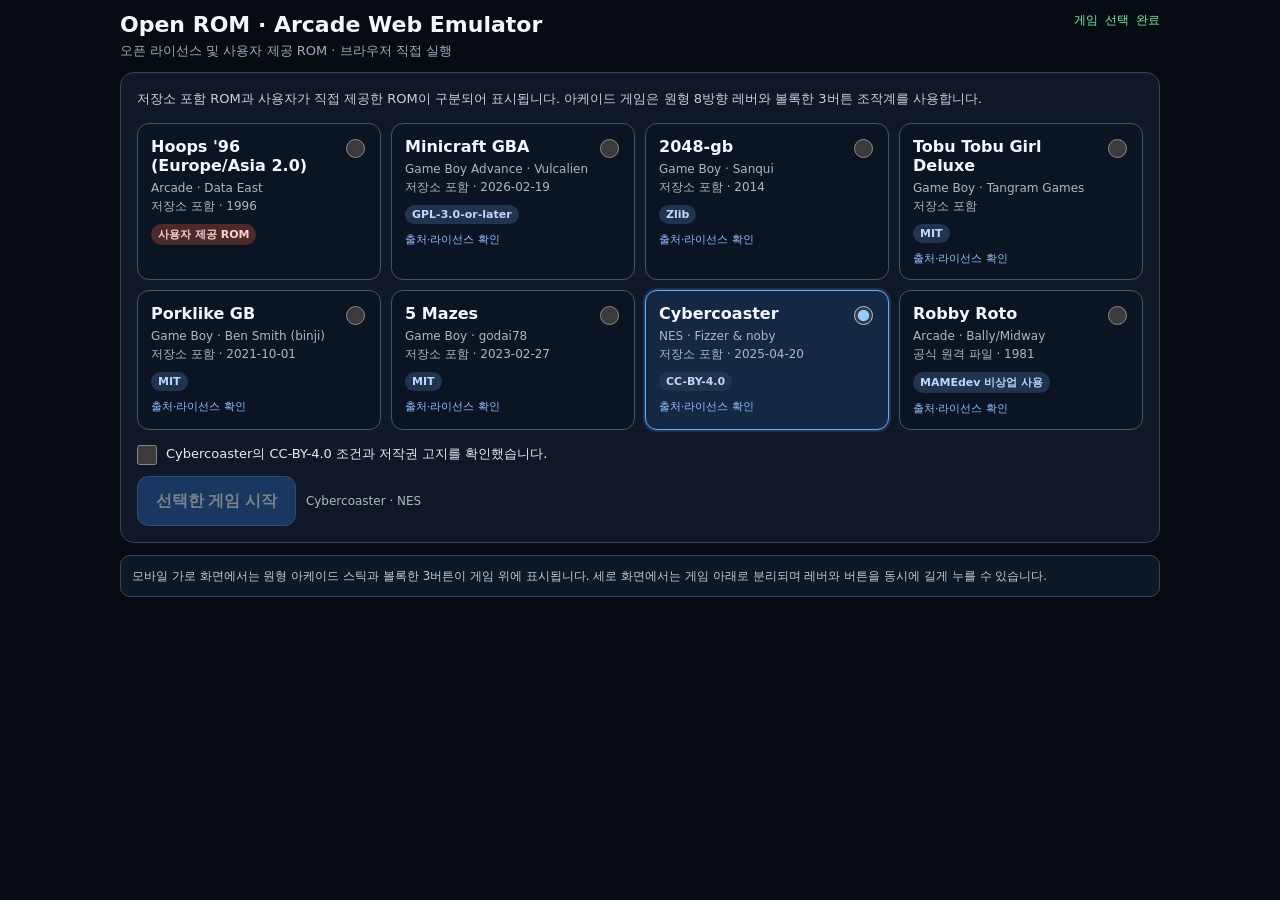
==== commit 740ace68: "feat: load split arcade emulator UI" ====
--- a/site/index.html
+++ b/site/index.html
@@ -1,104 +1,19 @@
 <!doctype html>
 <html lang="ko">
 <head>
-<meta charset="utf-8">
-<meta name="viewport" content="width=device-width,initial-scale=1,maximum-scale=1,user-scalable=no,viewport-fit=cover">
-<meta name="theme-color" content="#070b12">
-<title>Open ROM · Web Emulator</title>
-<style>
-:root{color-scheme:dark;font-family:system-ui,-apple-system,BlinkMacSystemFont,"Segoe UI",sans-serif;background:#070b12;color:#f4f7ff}
-*{box-sizing:border-box}
-html,body{margin:0;min-height:100%;background:#070b12}
-body{padding:max(12px,env(safe-area-inset-top)) max(12px,env(safe-area-inset-right)) max(14px,env(safe-area-inset-bottom)) max(12px,env(safe-area-inset-left));overscroll-behavior:none}
-main{width:min(100%,1040px);margin:auto}
-header{display:flex;justify-content:space-between;align-items:flex-start;gap:14px;margin-bottom:12px}
-h1{margin:0;font-size:22px;line-height:1.15}header p{margin:5px 0 0;color:#9eabc1;font-size:13px}
-#status{max-width:45%;font:12px/1.35 ui-monospace,SFMono-Regular,Consolas,monospace;color:#78efaa;text-align:right}
-#preflight{padding:16px;border:1px solid #33445e;border-radius:14px;background:#101827}
-.intro{margin:0 0 14px;font-size:13px;line-height:1.55;color:#c8d1e2}
-#catalog{display:grid;grid-template-columns:repeat(auto-fit,minmax(210px,1fr));gap:10px}
-.game-card{display:block;position:relative;padding:13px;border:1px solid #405474;border-radius:12px;background:#0b1422;cursor:pointer;min-height:132px}
-.game-card:has(input:checked){border-color:#70aaff;background:#142743;box-shadow:0 0 0 2px rgba(84,145,235,.22)}
-.game-card input{position:absolute;top:12px;right:12px;width:19px;height:19px}
-.game-title{display:block;padding-right:30px;font-size:16px;font-weight:850}
-.game-meta{display:block;margin-top:5px;color:#a9b7cb;font-size:12px;line-height:1.45}
-.game-license{display:inline-block;margin-top:9px;padding:3px 7px;border-radius:999px;background:#21334d;color:#bcd8ff;font-size:11px;font-weight:750}
-.game-license.user{background:#4a2a2a;color:#ffd1d1}
-.game-source{display:block;margin-top:8px;color:#92bfff;font-size:11px;text-decoration:none;width:max-content;max-width:100%}
-.game-source:hover{text-decoration:underline}
-.agree{display:flex;align-items:flex-start;gap:9px;margin:15px 0 11px;font-size:13px;line-height:1.45;color:#e5ebf7}.agree input{width:20px;height:20px;margin:0;flex:none}
-.actions{display:flex;flex-wrap:wrap;align-items:center;gap:10px}
-button{min-height:50px;padding:11px 18px;border:1px solid #4c8ee8;border-radius:11px;background:#245da8;color:#fff;font-size:16px;font-weight:800;touch-action:manipulation;-webkit-tap-highlight-color:transparent}
-button:disabled{opacity:.45}
-#selection{color:#a9b7cb;font-size:12px}
-#game-shell{position:relative;margin-top:12px;padding:7px;border:1px solid #34445e;border-radius:14px;background:#000;overflow:hidden}
-#game{width:100%;height:min(82dvh,800px);min-height:520px;background:#000;overflow:hidden;touch-action:none}
-#game canvas{image-rendering:pixelated}
-.notice{margin-top:12px;padding:11px;border:1px solid #354760;border-radius:10px;background:#0e1726;font-size:12px;line-height:1.5;color:#bec9dc}
-#error{white-space:pre-wrap;color:#ff9b9b;font:12px/1.45 ui-monospace,SFMono-Regular,Consolas,monospace}
-body.running #preflight{display:none}
-
-#touch-controls{display:none;touch-action:none;user-select:none;-webkit-user-select:none;-webkit-touch-callout:none}
-body.touch-ui #touch-controls{display:block}
-.touch-layout{display:grid;grid-template-columns:minmax(0,1fr) auto minmax(0,1fr);align-items:end;gap:12px}
-.dpad{display:grid;grid-template-columns:repeat(3,1fr);grid-template-rows:repeat(3,1fr);aspect-ratio:1;width:min(42vw,205px);gap:4px}
-.pad-key{display:flex;align-items:center;justify-content:center;min-width:0;min-height:0;padding:0;border:1px solid rgba(197,216,247,.42);background:rgba(18,31,51,.78);color:#fff;box-shadow:none;touch-action:none}
-.pad-key.is-pressed{background:rgba(73,137,224,.92);transform:scale(.96)}
-.dpad .pad-key{border-radius:14px;font-size:clamp(20px,6vw,31px)}
-.dpad-center{border:0;background:rgba(17,28,45,.45);pointer-events:none}
-.action-pad{display:grid;align-items:center;justify-items:center;gap:8px;width:min(42vw,220px)}
-.action-pad.arcade{grid-template-columns:repeat(2,1fr);grid-template-rows:repeat(2,1fr)}
-.action-pad.console{grid-template-columns:repeat(2,1fr);grid-template-rows:auto auto}
-.action-pad .pad-key{width:clamp(64px,17vw,86px);height:clamp(64px,17vw,86px);border-radius:50%;font-size:18px}
-.action-pad .action-1{grid-column:1;grid-row:2}
-.action-pad .action-2{grid-column:2;grid-row:1}
-.action-pad .action-3{grid-column:2;grid-row:2}
-.action-pad .shoulder{width:100%;height:46px;border-radius:15px;font-size:14px}
-.system-pad{display:flex;flex-direction:column;align-items:center;gap:7px;padding-bottom:3px}
-.system-pad .pad-key{width:76px;height:42px;border-radius:999px;font-size:12px;letter-spacing:.02em}
-.system-pad .test-key{border-color:rgba(255,190,106,.68);background:rgba(99,58,18,.8)}
-.control-hint{display:block;font-size:9px;font-weight:600;opacity:.7}
-
-@media(max-width:600px) and (orientation:portrait){
-  body.running{padding:0}
-  body.running main{width:100%}
-  body.running header{padding:max(8px,env(safe-area-inset-top)) 10px 0;margin:0;position:relative;z-index:3;background:#070b12}
-  body.running header p{display:none}
-  body.running h1{font-size:15px}
-  body.running #status{font-size:10px}
-  #catalog{grid-template-columns:1fr 1fr}.game-card{min-height:145px;padding:11px}.game-title{font-size:14px}
-  body.touch-ui #game-shell{display:grid;grid-template-rows:minmax(300px,56dvh) auto;margin:6px 0 0;padding:0;border:0;border-radius:0;overflow:visible}
-  body.touch-ui #game{height:56dvh;min-height:300px}
-  body.touch-ui #touch-controls{position:relative;padding:12px max(10px,env(safe-area-inset-right)) max(14px,env(safe-area-inset-bottom)) max(10px,env(safe-area-inset-left));background:#0b1320;border-top:1px solid #2f405b}
-  body.touch-ui .touch-layout{min-height:260px}
-  .notice{font-size:11px;margin:0;border-radius:0}
-}
-@media(max-width:420px){#catalog{grid-template-columns:1fr}}
-@media(orientation:landscape) and (max-height:700px){
-  body{padding:4px}
-  main{width:100%}
-  header{position:absolute;z-index:40;left:12px;right:12px;pointer-events:none;text-shadow:0 1px 3px #000}
-  header p{display:none}h1{font-size:15px}#status{font-size:10px}
-  #game-shell{margin:0;padding:0;border:0;border-radius:0;height:calc(100dvh - 8px)}
-  #game{height:100%;min-height:0}
-  .notice{display:none}
-  body.touch-ui #touch-controls{position:absolute;z-index:30;inset:0;pointer-events:none}
-  body.touch-ui .touch-layout{position:absolute;inset:0;grid-template-columns:minmax(155px,29vw) 1fr minmax(175px,31vw);align-items:end;padding:max(50px,env(safe-area-inset-top)) max(12px,env(safe-area-inset-right)) max(9px,env(safe-area-inset-bottom)) max(12px,env(safe-area-inset-left))}
-  body.touch-ui #touch-controls .pad-key{pointer-events:auto}
-  .dpad{width:min(29vw,43vh,190px)}
-  .action-pad{width:min(31vw,46vh,210px);justify-self:end}
-  .action-pad .pad-key{width:clamp(58px,15vh,82px);height:clamp(58px,15vh,82px)}
-  .system-pad{align-self:end;padding-bottom:2px}
-  .system-pad .pad-key{width:70px;height:36px;min-height:36px}
-}
-@media(pointer:fine){#touch-controls{display:none!important}}
-</style>
+  <meta charset="utf-8">
+  <meta name="viewport" content="width=device-width,initial-scale=1,maximum-scale=1,user-scalable=no,viewport-fit=cover">
+  <meta name="theme-color" content="#070b12">
+  <title>Open ROM · Arcade Web Emulator</title>
+  <link rel="stylesheet" href="./styles.css?v=arcade-stick-1">
+  <!-- EmulatorJS loader: https://cdn.emulatorjs.org/4.2.3/data/loader.js -->
+  <!-- ROM catalog: ./roms/manifest.json -->
 </head>
 <body>
 <main>
   <header>
     <div>
-      <h1>Open ROM · Web Emulator</h1>
+      <h1>Open ROM · Arcade Web Emulator</h1>
       <p>오픈 라이선스 및 사용자 제공 ROM · 브라우저 직접 실행</p>
     </div>
     <div id="status" role="status">카탈로그 불러오는 중…</div>
@@ -106,8 +21,8 @@
 
   <section id="preflight">
     <p class="intro">
-      저장소에는 오픈 라이선스 ROM과 사용자가 직접 제공한 ROM이 구분되어 표시됩니다.
-      모바일에서는 기기 방향에 맞춰 전용 멀티터치 패드가 자동 배치됩니다.
+      저장소 포함 ROM과 사용자가 직접 제공한 ROM이 구분되어 표시됩니다.
+      아케이드 게임은 원형 8방향 레버와 볼록한 3버튼 조작계를 사용합니다.
     </p>
     <div id="catalog" role="radiogroup" aria-label="실행할 게임 선택"></div>
     <label class="agree">
@@ -124,7 +39,7 @@
     <div id="game"></div>
     <section id="touch-controls" aria-label="모바일 게임 컨트롤러">
       <div class="touch-layout">
-        <div id="dpad" class="dpad" aria-label="8방향 패드"></div>
+        <div id="direction-control" class="control-surface" aria-label="방향 조작"></div>
         <div id="system-pad" class="system-pad" aria-label="시스템 버튼"></div>
         <div id="action-pad" class="action-pad" aria-label="액션 버튼"></div>
       </div>
@@ -132,390 +47,11 @@
   </section>
 
   <aside class="notice">
-    모바일 가로 화면에서는 패드가 게임 위에 반투명으로 표시되고, 세로 화면에서는 게임 아래에 분리됩니다. 방향과 액션 버튼은 동시에 길게 누를 수 있습니다.
+    모바일 가로 화면에서는 원형 아케이드 스틱과 볼록한 3버튼이 게임 위에 표시됩니다.
+    세로 화면에서는 게임 아래로 분리되며 레버와 버튼을 동시에 길게 누를 수 있습니다.
   </aside>
   <pre id="error" aria-live="polite"></pre>
 </main>
-
-<script>
-"use strict";
-(() => {
-  const ROBBY = {
-    id: "robby",
-    title: "Robby Roto",
-    platform: "Arcade",
-    core: "mame2003_plus",
-    url: "https://raw.githubusercontent.com/mamedev/www.mamedev.org/e27034c7eb14717f287a789ffde35593a4c162f6/roms/robby/robby.zip",
-    license: "MAMEdev 비상업 사용",
-    developer: "Bally/Midway",
-    release_date: "1981",
-    source_page: "https://www.mamedev.org/roms/robby/",
-    hosted: false,
-    control_profile: "arcade"
-  };
-
-  const catalogNode = document.querySelector("#catalog");
-  const agree = document.querySelector("#agree");
-  const agreeText = document.querySelector("#agree-text");
-  const launch = document.querySelector("#launch");
-  const shell = document.querySelector("#game-shell");
-  const status = document.querySelector("#status");
-  const selection = document.querySelector("#selection");
-  const error = document.querySelector("#error");
-  const touchControls = document.querySelector("#touch-controls");
-  const dpad = document.querySelector("#dpad");
-  const systemPad = document.querySelector("#system-pad");
-  const actionPad = document.querySelector("#action-pad");
-
-  let games = [ROBBY];
-  let selected = null;
-  let loading = false;
-  const inputRefs = new Map();
-  const pointerStates = new Map();
-  const inputEvents = [];
-
-  window.touchControlDiagnostics = {
-    visible: false,
-    profile: null,
-    serviceEvents: 0,
-    events: inputEvents
-  };
-
-  function fail(reason) {
-    console.error(reason);
-    status.textContent = "실행 실패";
-    error.textContent = reason?.stack || String(reason);
-    launch.disabled = !agree.checked || !selected;
-    loading = false;
-  }
-
-  function escapeText(value) {
-    return String(value ?? "").replace(/[&<>\"']/g, character => ({
-      "&": "&amp;", "<": "&lt;", ">": "&gt;", "\"": "&quot;", "'": "&#39;"
-    })[character]);
-  }
-
-  function renderCatalog() {
-    catalogNode.innerHTML = games.map(game => {
-      const source = game.source_page
-        ? `<a class="game-source" href="${escapeText(game.source_page)}" target="_blank" rel="noopener">출처·라이선스 확인</a>`
-        : "";
-      const hosted = game.hosted === false ? "공식 원격 파일" : "저장소 포함";
-      const licenseClass = game.user_supplied ? "game-license user" : "game-license";
-      const licenseText = game.user_supplied ? "사용자 제공 ROM" : game.license;
-      return `<label class="game-card">
-        <input type="radio" name="game" value="${escapeText(game.id)}">
-        <span class="game-title">${escapeText(game.title)}</span>
-        <span class="game-meta">${escapeText(game.platform)} · ${escapeText(game.developer)}<br>${hosted}${game.release_date ? ` · ${escapeText(game.release_date)}` : ""}</span>
-        <span class="${licenseClass}">${escapeText(licenseText)}</span>
-        ${source}
-      </label>`;
-    }).join("");
-
-    catalogNode.querySelectorAll('input[name="game"]').forEach(input => {
-      input.addEventListener("change", () => selectGame(input.value));
-    });
-
-    const requested = new URLSearchParams(location.search).get("game");
-    const preferred = games.find(game => game.id === requested)
-      || games.find(game => game.id === "cybercoaster")
-      || games[0];
-    const input = catalogNode.querySelector(`input[value="${CSS.escape(preferred.id)}"]`);
-    if (input) {
-      input.checked = true;
-      selectGame(preferred.id);
-    }
-  }
-
-  function selectGame(id) {
-    selected = games.find(game => game.id === id) || null;
-    agree.checked = false;
-    launch.disabled = true;
-    error.textContent = "";
-    if (!selected) return;
-    agreeText.textContent = selected.user_supplied
-      ? `${selected.title} ROM을 직접 제공했으며 사용할 권한이 있음을 확인합니다.`
-      : `${selected.title}의 ${selected.license} 조건과 저작권 고지를 확인했습니다.`;
-    selection.textContent = `${selected.title} · ${selected.platform}`;
-    status.textContent = "게임 선택 완료";
-  }
-
-  agree.addEventListener("change", () => {
-    launch.disabled = !agree.checked || loading || !selected;
-  });
-
-  function isTouchEnvironment() {
-    const params = new URLSearchParams(location.search);
-    return params.get("touch") === "1" || navigator.maxTouchPoints > 0 || matchMedia("(pointer: coarse)").matches;
-  }
-
-  function inputButton({ id, label, hint = "", inputs = [], key = "", className = "" }) {
-    const button = document.createElement("button");
-    button.type = "button";
-    button.id = id;
-    button.className = `pad-key ${className}`.trim();
-    button.dataset.inputs = inputs.join(",");
-    if (key) button.dataset.key = key;
-    button.setAttribute("aria-label", hint ? `${label} ${hint}` : label);
-    button.innerHTML = `<span>${escapeText(label)}${hint ? `<span class="control-hint">${escapeText(hint)}</span>` : ""}</span>`;
-    return button;
-  }
-
-  function buildDpad() {
-    const directions = [
-      ["↖", [4, 6], "왼쪽 위"], ["↑", [4], "위"], ["↗", [4, 7], "오른쪽 위"],
-      ["←", [6], "왼쪽"], ["", [], ""], ["→", [7], "오른쪽"],
-      ["↙", [5, 6], "왼쪽 아래"], ["↓", [5], "아래"], ["↘", [5, 7], "오른쪽 아래"]
-    ];
-    dpad.replaceChildren(...directions.map(([label, inputs, hint], index) => {
-      if (!inputs.length) {
-        const center = document.createElement("span");
-        center.className = "dpad-center";
-        return center;
-      }
-      return inputButton({ id: `touch-dir-${index}`, label, hint, inputs, className: "direction-key" });
-    }));
-  }
-
-  function buildTouchControls(game) {
-    buildDpad();
-    systemPad.replaceChildren();
-    actionPad.replaceChildren();
-    const arcade = game.control_profile === "arcade";
-    actionPad.className = `action-pad ${arcade ? "arcade" : "console"}`;
-
-    if (arcade) {
-      actionPad.append(
-        inputButton({ id: "touch-b1", label: "B1", hint: "버튼 1", inputs: [0], className: "action-1" }),
-        inputButton({ id: "touch-b2", label: "B2", hint: "버튼 2", inputs: [8], className: "action-2" }),
-        inputButton({ id: "touch-b3", label: "B3", hint: "버튼 3", inputs: [1], className: "action-3" })
-      );
-      systemPad.append(
-        inputButton({ id: "touch-test", label: "TEST", hint: "초기 설정", key: "F2", className: "test-key" }),
-        inputButton({ id: "touch-coin", label: "COIN", inputs: [2] }),
-        inputButton({ id: "touch-start", label: "START", inputs: [3] })
-      );
-    } else {
-      if (game.core === "mgba") {
-        actionPad.append(
-          inputButton({ id: "touch-l", label: "L", inputs: [10], className: "shoulder" }),
-          inputButton({ id: "touch-r", label: "R", inputs: [11], className: "shoulder" })
-        );
-      }
-      actionPad.append(
-        inputButton({ id: "touch-b", label: "B", inputs: [0], className: "action-1" }),
-        inputButton({ id: "touch-a", label: "A", inputs: [8], className: "action-2" })
-      );
-      systemPad.append(
-        inputButton({ id: "touch-select", label: "SELECT", inputs: [2] }),
-        inputButton({ id: "touch-start", label: "START", inputs: [3] })
-      );
-    }
-
-    const visible = isTouchEnvironment();
-    document.body.classList.toggle("touch-ui", visible);
-    touchControls.hidden = !visible;
-    window.touchControlDiagnostics.visible = visible;
-    window.touchControlDiagnostics.profile = arcade ? "arcade" : "console";
-  }
-
-  function simulateInput(index, value) {
-    const manager = window.EJS_emulator?.gameManager;
-    if (!manager?.simulateInput) return false;
-    manager.simulateInput(0, index, value);
-    inputEvents.push({ index, value, at: Date.now() });
-    if (inputEvents.length > 80) inputEvents.splice(0, inputEvents.length - 80);
-    return true;
-  }
-
-  function holdInputs(pointerId, button, indexes) {
-    releasePointer(pointerId);
-    for (const index of indexes) {
-      const count = inputRefs.get(index) || 0;
-      inputRefs.set(index, count + 1);
-      if (count === 0) simulateInput(index, 1);
-    }
-    pointerStates.set(pointerId, { button, indexes });
-    button.classList.add("is-pressed");
-  }
-
-  function releasePointer(pointerId) {
-    const state = pointerStates.get(pointerId);
-    if (!state) return;
-    for (const index of state.indexes) {
-      const next = Math.max(0, (inputRefs.get(index) || 1) - 1);
-      if (next === 0) {
-        inputRefs.delete(index);
-        simulateInput(index, 0);
-      } else {
-        inputRefs.set(index, next);
-      }
-    }
-    state.button.classList.remove("is-pressed");
-    pointerStates.delete(pointerId);
-  }
-
-  function releaseAllInputs() {
-    for (const pointerId of [...pointerStates.keys()]) releasePointer(pointerId);
-    for (const index of [...inputRefs.keys()]) simulateInput(index, 0);
-    inputRefs.clear();
-    touchControls.querySelectorAll(".is-pressed").forEach(button => button.classList.remove("is-pressed"));
-  }
-
-  function createKeyboardEvent(type, key, code, keyCode) {
-    const event = new KeyboardEvent(type, { key, code, bubbles: true, cancelable: true });
-    try {
-      Object.defineProperties(event, {
-        keyCode: { get: () => keyCode },
-        which: { get: () => keyCode }
-      });
-    } catch {}
-    return event;
-  }
-
-  function sendServiceSwitch() {
-    const emulator = window.EJS_emulator;
-    const manager = emulator?.gameManager;
-    try { manager?.functions?.setKeyboardEnabled?.(1); } catch {}
-    const target = emulator?.canvas || document.querySelector("#game canvas") || document;
-    try { target.focus?.({ preventScroll: true }); } catch { target.focus?.(); }
-    target.dispatchEvent(createKeyboardEvent("keydown", "F2", "F2", 113));
-    window.touchControlDiagnostics.serviceEvents += 1;
-    setTimeout(() => target.dispatchEvent(createKeyboardEvent("keyup", "F2", "F2", 113)), 140);
-  }
-
-  touchControls.addEventListener("pointerdown", event => {
-    const button = event.target.closest(".pad-key");
-    if (!button || !touchControls.contains(button)) return;
-    event.preventDefault();
-    try { button.setPointerCapture(event.pointerId); } catch {}
-    if (button.dataset.key === "F2") {
-      button.classList.add("is-pressed");
-      pointerStates.set(event.pointerId, { button, indexes: [] });
-      sendServiceSwitch();
-      return;
-    }
-    const indexes = button.dataset.inputs.split(",").filter(Boolean).map(Number);
-    if (indexes.length) holdInputs(event.pointerId, button, indexes);
-  });
-
-  touchControls.addEventListener("pointermove", event => {
-    const state = pointerStates.get(event.pointerId);
-    if (!state || !state.button.classList.contains("direction-key")) return;
-    const next = document.elementFromPoint(event.clientX, event.clientY)?.closest(".direction-key");
-    if (!next || next === state.button) return;
-    const indexes = next.dataset.inputs.split(",").filter(Boolean).map(Number);
-    holdInputs(event.pointerId, next, indexes);
-  });
-
-  for (const type of ["pointerup", "pointercancel", "lostpointercapture"]) {
-    touchControls.addEventListener(type, event => releasePointer(event.pointerId));
-  }
-  window.addEventListener("blur", releaseAllInputs);
-  document.addEventListener("visibilitychange", () => {
-    if (document.hidden) releaseAllInputs();
-  });
-
-  function disableBuiltInVirtualGamepad() {
-    const emulator = window.EJS_emulator;
-    if (!emulator) return;
-    try { emulator.toggleVirtualGamepad?.(false); } catch {}
-    try { emulator.changeSettingOption?.("virtual-gamepad", "disabled", true); } catch {}
-    if (emulator.virtualGamepad) emulator.virtualGamepad.style.display = "none";
-  }
-
-  function startSelectedGame() {
-    if (loading || !agree.checked || !selected) return;
-    loading = true;
-    launch.disabled = true;
-    status.textContent = `${selected.title} 코어 로딩 중…`;
-    error.textContent = "";
-    shell.hidden = false;
-    document.body.classList.add("running");
-    buildTouchControls(selected);
-
-    window.EJS_player = "#game";
-    window.EJS_core = selected.core;
-    window.EJS_gameName = selected.rom_name || (selected.id === "robby" ? "robby" : selected.title);
-    window.EJS_gameUrl = selected.url;
-    window.EJS_pathtodata = "https://cdn.emulatorjs.org/4.2.3/data/";
-    window.EJS_startOnLoaded = true;
-    window.EJS_fullscreenOnLoaded = false;
-    window.EJS_controlScheme = selected.control_profile === "arcade" ? "mame" : undefined;
-    window.EJS_gameID = selected.id;
-    window.EJS_backgroundColor = "#000";
-    window.EJS_disableAutoLang = true;
-    window.EJS_language = "en-US";
-    window.EJS_askBeforeExit = false;
-    window.EJS_noAutoFocus = false;
-    window.EJS_AdUrl = "";
-    if (isTouchEnvironment()) window.EJS_browserMode = "mobile";
-    window.EJS_VirtualGamepadSettings = [];
-
-    window.EJS_Buttons = {
-      playPause: true, restart: true, mute: true, settings: true, fullscreen: true,
-      saveState: true, loadState: true, screenRecord: false, gamepad: true,
-      cheat: false, volume: true, saveSavFiles: false, loadSavFiles: false,
-      quickSave: true, quickLoad: true, screenshot: true, cacheManager: false,
-      exitEmulation: false
-    };
-
-    window.EJS_ready = () => {
-      disableBuiltInVirtualGamepad();
-      status.textContent = "코어 준비 완료";
-    };
-    window.EJS_onGameStart = () => {
-      loading = false;
-      disableBuiltInVirtualGamepad();
-      setTimeout(disableBuiltInVirtualGamepad, 250);
-      setTimeout(disableBuiltInVirtualGamepad, 1000);
-      status.textContent = `${selected.title} 실행 중`;
-      window.webEmulatorDiagnostics = {
-        ready: true,
-        id: selected.id,
-        core: selected.core,
-        hosted: selected.hosted !== false,
-        hasEmulator: Boolean(window.EJS_emulator),
-        customTouchControls: window.touchControlDiagnostics.visible,
-        controlProfile: window.touchControlDiagnostics.profile
-      };
-    };
-
-    const loader = document.createElement("script");
-    loader.src = "https://cdn.emulatorjs.org/4.2.3/data/loader.js";
-    loader.async = true;
-    loader.onerror = () => fail(new Error("EmulatorJS 로더를 가져오지 못했습니다."));
-    document.body.appendChild(loader);
-  }
-
-  window.addEventListener("error", event => {
-    const message = String(event.error?.message || event.message || "");
-    if (/Wake Lock permission request denied/i.test(message)) return;
-    if (loading) fail(event.error || event.message);
-  });
-
-  launch.addEventListener("click", startSelectedGame);
-
-  (async () => {
-    try {
-      const response = await fetch("./roms/manifest.json", { cache: "no-store" });
-      if (!response.ok) throw new Error(`ROM 카탈로그 HTTP ${response.status}`);
-      const manifest = await response.json();
-      const hostedGames = manifest.games.map(game => ({
-        ...game,
-        hosted: true,
-        control_profile: game.control_profile || (game.core === "mame2003_plus" ? "arcade" : "console")
-      }));
-      games = [...hostedGames, ROBBY];
-      status.textContent = `${hostedGames.length}개 ROM 준비 완료`;
-    } catch (reason) {
-      console.warn(reason);
-      status.textContent = "ROM 목록 실패 · Robby Roto만 사용 가능";
-      games = [ROBBY];
-    }
-    renderCatalog();
-  })();
-})();
-</script>
+<script src="./app.js?v=arcade-stick-1"></script>
 </body>
 </html>
--- a/site/styles.css
+++ b/site/styles.css
@@ -0,0 +1,184 @@
+:root {
+  color-scheme: dark;
+  font-family: system-ui, -apple-system, BlinkMacSystemFont, "Segoe UI", sans-serif;
+  background: #070b12;
+  color: #f4f7ff;
+}
+* { box-sizing: border-box; }
+[hidden] { display: none !important; }
+html, body { margin: 0; min-height: 100%; background: #070b12; }
+body {
+  padding: max(12px, env(safe-area-inset-top)) max(12px, env(safe-area-inset-right)) max(14px, env(safe-area-inset-bottom)) max(12px, env(safe-area-inset-left));
+  overscroll-behavior: none;
+}
+main { width: min(100%, 1040px); margin: auto; }
+header { display: flex; justify-content: space-between; align-items: flex-start; gap: 14px; margin-bottom: 12px; }
+h1 { margin: 0; font-size: 22px; line-height: 1.15; }
+header p { margin: 5px 0 0; color: #9eabc1; font-size: 13px; }
+#status { max-width: 45%; font: 12px/1.35 ui-monospace, SFMono-Regular, Consolas, monospace; color: #78efaa; text-align: right; }
+#preflight { padding: 16px; border: 1px solid #33445e; border-radius: 14px; background: #101827; }
+.intro { margin: 0 0 14px; font-size: 13px; line-height: 1.55; color: #c8d1e2; }
+#catalog { display: grid; grid-template-columns: repeat(auto-fit, minmax(210px, 1fr)); gap: 10px; }
+.game-card { display: block; position: relative; padding: 13px; border: 1px solid #405474; border-radius: 12px; background: #0b1422; cursor: pointer; min-height: 132px; }
+.game-card:has(input:checked) { border-color: #70aaff; background: #142743; box-shadow: 0 0 0 2px rgba(84,145,235,.22); }
+.game-card input { position: absolute; top: 12px; right: 12px; width: 19px; height: 19px; }
+.game-title { display: block; padding-right: 30px; font-size: 16px; font-weight: 850; }
+.game-meta { display: block; margin-top: 5px; color: #a9b7cb; font-size: 12px; line-height: 1.45; }
+.game-license { display: inline-block; margin-top: 9px; padding: 3px 7px; border-radius: 999px; background: #21334d; color: #bcd8ff; font-size: 11px; font-weight: 750; }
+.game-license.user { background: #4a2a2a; color: #ffd1d1; }
+.game-source { display: block; margin-top: 8px; color: #92bfff; font-size: 11px; text-decoration: none; width: max-content; max-width: 100%; }
+.game-source:hover { text-decoration: underline; }
+.agree { display: flex; align-items: flex-start; gap: 9px; margin: 15px 0 11px; font-size: 13px; line-height: 1.45; color: #e5ebf7; }
+.agree input { width: 20px; height: 20px; margin: 0; flex: none; }
+.actions { display: flex; flex-wrap: wrap; align-items: center; gap: 10px; }
+button { min-height: 50px; padding: 11px 18px; border: 1px solid #4c8ee8; border-radius: 11px; background: #245da8; color: #fff; font-size: 16px; font-weight: 800; touch-action: manipulation; -webkit-tap-highlight-color: transparent; }
+button:disabled { opacity: .45; }
+#selection { color: #a9b7cb; font-size: 12px; }
+#game-shell { position: relative; margin-top: 12px; padding: 7px; border: 1px solid #34445e; border-radius: 14px; background: #000; overflow: hidden; }
+#game { width: 100%; height: min(82dvh, 800px); min-height: 520px; background: #000; overflow: hidden; touch-action: none; }
+#game canvas { image-rendering: pixelated; }
+.notice { margin-top: 12px; padding: 11px; border: 1px solid #354760; border-radius: 10px; background: #0e1726; font-size: 12px; line-height: 1.5; color: #bec9dc; }
+#error { white-space: pre-wrap; color: #ff9b9b; font: 12px/1.45 ui-monospace, SFMono-Regular, Consolas, monospace; }
+body.running #preflight { display: none; }
+
+#touch-controls { display: none; touch-action: none; user-select: none; -webkit-user-select: none; -webkit-touch-callout: none; }
+body.touch-ui #touch-controls { display: block; }
+.touch-layout { display: grid; grid-template-columns: minmax(0, 1fr) auto minmax(0, 1fr); align-items: end; gap: 12px; }
+.control-surface { touch-action: none; }
+
+.arcade-stick {
+  --stick-x: 0px;
+  --stick-y: 0px;
+  position: relative;
+  aspect-ratio: 1;
+  width: min(42vw, 205px);
+  border-radius: 50%;
+  border: 2px solid rgba(180, 203, 235, .5);
+  background: radial-gradient(circle at 48% 42%, rgba(71, 89, 116, .78) 0 36%, rgba(16, 25, 40, .94) 68%, rgba(3, 7, 13, .98) 100%);
+  box-shadow: inset 0 7px 18px rgba(255,255,255,.12), inset 0 -14px 24px rgba(0,0,0,.72), 0 10px 24px rgba(0,0,0,.48);
+  pointer-events: auto;
+  touch-action: none;
+}
+.arcade-stick::before {
+  content: "";
+  position: absolute;
+  inset: 13%;
+  clip-path: polygon(29% 0, 71% 0, 100% 29%, 100% 71%, 71% 100%, 29% 100%, 0 71%, 0 29%);
+  background: linear-gradient(145deg, rgba(109,130,163,.42), rgba(10,18,30,.72));
+  box-shadow: inset 0 0 0 2px rgba(196,215,244,.2), inset 0 0 22px rgba(0,0,0,.65);
+}
+.arcade-stick::after {
+  content: "8 WAY";
+  position: absolute;
+  left: 50%;
+  bottom: 5%;
+  transform: translateX(-50%);
+  font: 700 9px/1 ui-monospace, SFMono-Regular, Consolas, monospace;
+  letter-spacing: .16em;
+  color: rgba(208,220,239,.5);
+  pointer-events: none;
+}
+.stick-cross {
+  position: absolute;
+  inset: 24%;
+  border-radius: 50%;
+  background: linear-gradient(90deg, transparent 47%, rgba(216,228,246,.13) 48% 52%, transparent 53%), linear-gradient(transparent 47%, rgba(216,228,246,.13) 48% 52%, transparent 53%);
+  pointer-events: none;
+}
+.stick-knob {
+  position: absolute;
+  z-index: 3;
+  left: 50%;
+  top: 50%;
+  width: 39%;
+  aspect-ratio: 1;
+  border-radius: 50%;
+  transform: translate(calc(-50% + var(--stick-x)), calc(-50% + var(--stick-y)));
+  background: radial-gradient(circle at 34% 27%, #ffd0c9 0 7%, #ee695c 13%, #c72f29 40%, #74100f 74%, #260404 100%);
+  border: 3px solid rgba(255,190,184,.34);
+  box-shadow: inset 0 7px 9px rgba(255,255,255,.3), inset 0 -12px 16px rgba(50,0,0,.55), 0 7px 0 #3d0808, 0 13px 22px rgba(0,0,0,.64);
+  will-change: transform;
+  pointer-events: none;
+}
+.arcade-stick.is-pressed .stick-knob { filter: saturate(1.14); }
+
+.console-dpad { display: grid; grid-template-columns: repeat(3, 1fr); grid-template-rows: repeat(3, 1fr); aspect-ratio: 1; width: min(42vw, 205px); gap: 4px; }
+.dpad-center { border: 0; background: rgba(17,28,45,.45); pointer-events: none; }
+.pad-key { display: flex; align-items: center; justify-content: center; min-width: 0; min-height: 0; padding: 0; border: 1px solid rgba(197,216,247,.42); background: rgba(18,31,51,.78); color: #fff; box-shadow: none; touch-action: none; }
+.pad-key.is-pressed { background: rgba(73,137,224,.92); transform: scale(.96); }
+.console-dpad .pad-key { border-radius: 14px; font-size: clamp(20px, 6vw, 31px); }
+
+.action-pad { display: grid; align-items: center; justify-items: center; gap: 8px; width: min(42vw, 220px); }
+.action-pad.console { grid-template-columns: repeat(2, 1fr); grid-template-rows: auto auto; }
+.action-pad.console .pad-key { width: clamp(64px,17vw,86px); height: clamp(64px,17vw,86px); border-radius: 50%; font-size: 18px; }
+.action-pad .shoulder { width: 100%; height: 46px; border-radius: 15px; font-size: 14px; }
+.action-pad.arcade { position: relative; display: block; aspect-ratio: 1.16; width: min(43vw, 230px); filter: drop-shadow(0 12px 15px rgba(0,0,0,.34)); }
+.action-pad.arcade .pad-key {
+  position: absolute;
+  width: clamp(70px,18vw,92px);
+  height: clamp(70px,18vw,92px);
+  border-radius: 50%;
+  border: 5px solid rgba(255,255,255,.22);
+  font-size: 20px;
+  font-weight: 950;
+  letter-spacing: .04em;
+  text-shadow: 0 2px 2px rgba(0,0,0,.45);
+  box-shadow: inset 0 8px 9px rgba(255,255,255,.34), inset 0 -11px 13px rgba(0,0,0,.34), 0 7px 0 var(--button-rim), 0 12px 18px rgba(0,0,0,.48);
+  background: radial-gradient(circle at 35% 27%, var(--button-highlight) 0 8%, var(--button-face) 22%, var(--button-dark) 78%, var(--button-rim) 100%);
+  transition: transform .04s linear, box-shadow .04s linear, filter .04s linear;
+}
+.action-pad.arcade .pad-key.is-pressed {
+  transform: translateY(5px) scale(.98);
+  box-shadow: inset 0 5px 9px rgba(255,255,255,.2), inset 0 -7px 10px rgba(0,0,0,.38), 0 2px 0 var(--button-rim), 0 5px 10px rgba(0,0,0,.42);
+  filter: saturate(1.2) brightness(.95);
+}
+.action-pad.arcade .action-1 { --button-highlight: #ffc4bb; --button-face: #e94e42; --button-dark: #a61917; --button-rim: #4f0909; left: 0; bottom: 2%; }
+.action-pad.arcade .action-2 { --button-highlight: #fff0a6; --button-face: #f3ca35; --button-dark: #ad7604; --button-rim: #5c3700; left: 38%; top: 0; }
+.action-pad.arcade .action-3 { --button-highlight: #c4ddff; --button-face: #4b8ee9; --button-dark: #1853a4; --button-rim: #082a61; right: 0; bottom: 13%; }
+
+.system-pad { display: flex; flex-direction: column; align-items: center; gap: 7px; padding-bottom: 3px; }
+.system-pad .pad-key { width: 76px; height: 42px; border-radius: 999px; font-size: 12px; letter-spacing: .02em; }
+.system-pad .test-key { border-color: rgba(255,190,106,.68); background: rgba(99,58,18,.8); }
+.control-hint { display: block; font-size: 9px; font-weight: 600; opacity: .7; }
+
+@media (max-width: 600px) and (orientation: portrait) {
+  body.running { padding: 0; }
+  body.running main { width: 100%; }
+  body.running header { padding: max(8px,env(safe-area-inset-top)) 10px 0; margin: 0; position: relative; z-index: 3; background: #070b12; }
+  body.running header p { display: none; }
+  body.running h1 { font-size: 15px; }
+  body.running #status { font-size: 10px; }
+  #catalog { grid-template-columns: 1fr 1fr; }
+  .game-card { min-height: 145px; padding: 11px; }
+  .game-title { font-size: 14px; }
+  body.touch-ui #game-shell { display: grid; grid-template-rows: minmax(300px,56dvh) auto; margin: 6px 0 0; padding: 0; border: 0; border-radius: 0; overflow: visible; }
+  body.touch-ui #game { height: 56dvh; min-height: 300px; }
+  body.touch-ui #touch-controls { position: relative; padding: 12px max(10px,env(safe-area-inset-right)) max(14px,env(safe-area-inset-bottom)) max(10px,env(safe-area-inset-left)); background: #0b1320; border-top: 1px solid #2f405b; }
+  body.touch-ui .touch-layout { min-height: 290px; grid-template-columns: minmax(0,1fr) minmax(0,1fr); grid-template-rows: auto auto; gap: 10px; align-items: center; }
+  body.touch-ui #direction-control { grid-column: 1; grid-row: 1; width: min(40vw,172px); justify-self: start; }
+  body.touch-ui .action-pad { grid-column: 2; grid-row: 1; width: min(40vw,172px); justify-self: end; }
+  body.touch-ui .action-pad.arcade .pad-key { width: clamp(58px,16vw,72px); height: clamp(58px,16vw,72px); }
+  body.touch-ui .system-pad { grid-column: 1 / -1; grid-row: 2; flex-direction: row; justify-content: center; padding: 2px 0 0; }
+  body.touch-ui .system-pad .pad-key { width: 72px; height: 40px; min-height: 40px; }
+  .notice { font-size: 11px; margin: 0; border-radius: 0; }
+}
+@media (max-width: 420px) { #catalog { grid-template-columns: 1fr; } }
+@media (orientation: landscape) and (max-height: 700px) {
+  body { padding: 4px; }
+  main { width: 100%; }
+  header { position: absolute; z-index: 40; left: 12px; right: 12px; pointer-events: none; text-shadow: 0 1px 3px #000; }
+  header p { display: none; }
+  h1 { font-size: 15px; }
+  #status { font-size: 10px; }
+  #game-shell { margin: 0; padding: 0; border: 0; border-radius: 0; height: calc(100dvh - 8px); }
+  #game { height: 100%; min-height: 0; }
+  .notice { display: none; }
+  body.touch-ui #touch-controls { position: absolute; z-index: 30; inset: 0; pointer-events: none; }
+  body.touch-ui .touch-layout { position: absolute; inset: 0; grid-template-columns: minmax(155px,29vw) 1fr minmax(175px,31vw); align-items: end; padding: max(50px,env(safe-area-inset-top)) max(12px,env(safe-area-inset-right)) max(9px,env(safe-area-inset-bottom)) max(12px,env(safe-area-inset-left)); }
+  body.touch-ui #direction-control, body.touch-ui #touch-controls .pad-key { pointer-events: auto; }
+  #direction-control { width: min(29vw,43vh,190px); }
+  .action-pad { width: min(31vw,46vh,210px); justify-self: end; }
+  .action-pad.arcade .pad-key { width: clamp(58px,15vh,82px); height: clamp(58px,15vh,82px); }
+  .system-pad { align-self: end; padding-bottom: 2px; }
+  .system-pad .pad-key { width: 70px; height: 36px; min-height: 36px; }
+}
